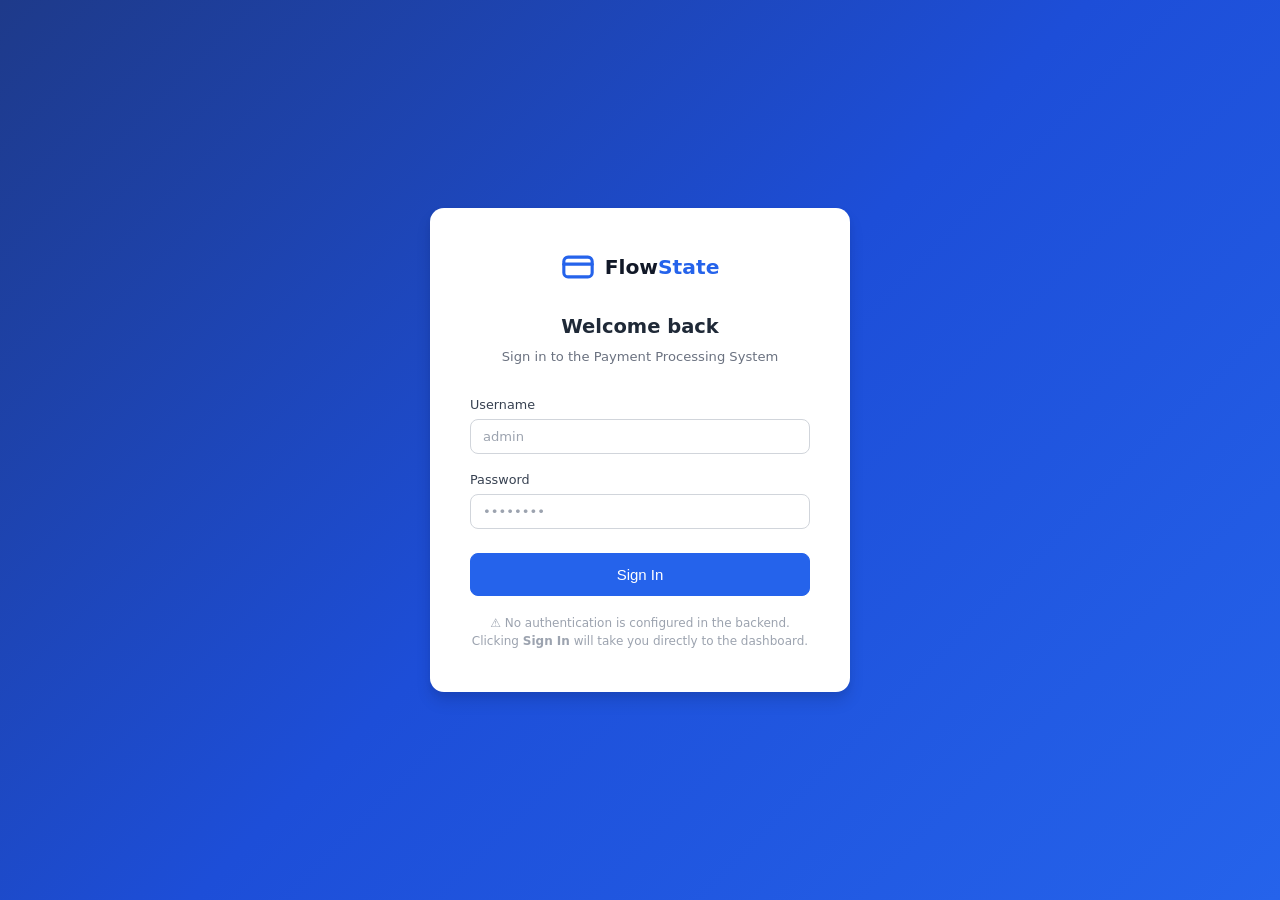
==== src/main/resources/static/index.html @ d07f3e3a "changed the frontend folder" ====
<!DOCTYPE html>
<html lang="en">
<head>
  <meta charset="UTF-8" />
  <meta name="viewport" content="width=device-width, initial-scale=1.0" />
  <title>Login — FlowState</title>
  <link rel="stylesheet" href="css/style.css" />
</head>
<body>

<div class="login-page">
  <div class="login-card">

    <div class="login-logo">
      <!-- Logo icon -->
      <svg width="34" height="34" viewBox="0 0 24 24" fill="none" stroke="#2563eb" stroke-width="2.2" stroke-linecap="round" stroke-linejoin="round">
        <rect x="2" y="5" width="20" height="14" rx="3"/>
        <path d="M2 10h20"/>
      </svg>
      <div class="brand">Flow<span>State</span></div>
    </div>

    <h2>Welcome back</h2>
    <p class="sub">Sign in to the Payment Processing System</p>

    <div id="login-alert"></div>

    <form id="login-form" novalidate>
      <div class="form-group">
        <label for="username">Username</label>
        <input type="text" id="username" placeholder="admin" autocomplete="username" required />
      </div>
      <div class="form-group">
        <label for="password">Password</label>
        <input type="password" id="password" placeholder="••••••••" autocomplete="current-password" required />
      </div>
      <button type="submit" class="btn btn-primary btn-full btn-lg" style="margin-top:8px" id="login-btn">
        Sign In
      </button>
    </form>

    <p class="login-note">
      ⚠️ No authentication is configured in the backend.<br>
      Clicking <strong>Sign In</strong> will take you directly to the dashboard.
    </p>

  </div>
</div>

<script src="js/api.js"></script>
<script src="js/app.js"></script>
<script>
  /**
   * Login page logic.
   *
   * The current Spring Boot backend does NOT implement authentication.
   * We attempt a lightweight connectivity check (GET /account/) to verify
   * the server is reachable, then redirect to dashboard.html.
   */
  document.getElementById('login-form').addEventListener('submit', async (e) => {
    e.preventDefault();

    const alertBox = document.getElementById('login-alert');
    const btn = document.getElementById('login-btn');
    alertBox.innerHTML = '';
    btn.disabled = true;
    btn.textContent = 'Connecting…';

    try {
      // Connectivity check — if the server is offline this will throw.
      await getAllAccounts();
    } catch (err) {
      if (err.type === 'network') {
        alertBox.innerHTML = `<div class="alert alert-danger">${escapeHtml(err.message)}</div>`;
        btn.disabled = false;
        btn.textContent = 'Sign In';
        return;
      }
      // Any HTTP error still means the server is up — proceed.
    }

    // Store a simple session flag (no real auth in this backend).
    sessionStorage.setItem('fs_logged_in', '1');
    window.location.href = 'dashboard.html';
  });
</script>
</body>
</html>
---- src/main/resources/static/css/style.css ----
/* ============================================================
   FlowState Payment Processing System — Global Stylesheet
   ============================================================ */

/* ── Reset & Base ─────────────────────────────────────────── */
*, *::before, *::after { box-sizing: border-box; margin: 0; padding: 0; }

:root {
  --primary:       #2563eb;
  --primary-dark:  #1d4ed8;
  --primary-light: #dbeafe;
  --success:       #16a34a;
  --success-light: #dcfce7;
  --danger:        #dc2626;
  --danger-light:  #fee2e2;
  --warning:       #d97706;
  --warning-light: #fef3c7;
  --info:          #0891b2;
  --info-light:    #cffafe;
  --gray-50:       #f9fafb;
  --gray-100:      #f3f4f6;
  --gray-200:      #e5e7eb;
  --gray-300:      #d1d5db;
  --gray-400:      #9ca3af;
  --gray-500:      #6b7280;
  --gray-600:      #4b5563;
  --gray-700:      #374151;
  --gray-800:      #1f2937;
  --gray-900:      #111827;
  --sidebar-w:     240px;
  --header-h:      64px;
  --radius:        8px;
  --shadow-sm:     0 1px 2px rgba(0,0,0,.05);
  --shadow:        0 1px 3px rgba(0,0,0,.1), 0 1px 2px rgba(0,0,0,.06);
  --shadow-md:     0 4px 6px rgba(0,0,0,.07), 0 2px 4px rgba(0,0,0,.06);
  --shadow-lg:     0 10px 15px rgba(0,0,0,.1), 0 4px 6px rgba(0,0,0,.05);
  --font:          'Inter', system-ui, -apple-system, sans-serif;
}

html { font-size: 15px; }
body { font-family: var(--font); background: var(--gray-50); color: var(--gray-800); line-height: 1.5; min-height: 100vh; }

a { color: var(--primary); text-decoration: none; }
a:hover { text-decoration: underline; }

/* ── App Shell ────────────────────────────────────────────── */
.app-shell { display: flex; min-height: 100vh; }

/* ── Sidebar ──────────────────────────────────────────────── */
.sidebar {
  width: var(--sidebar-w);
  background: var(--gray-900);
  display: flex; flex-direction: column;
  position: fixed; top: 0; left: 0; height: 100vh;
  z-index: 100;
  transition: transform .25s ease;
}

.sidebar-logo {
  display: flex; align-items: center; gap: 10px;
  padding: 20px 20px 16px;
  border-bottom: 1px solid var(--gray-700);
}
.sidebar-logo svg { flex-shrink: 0; }
.sidebar-logo .brand { font-size: 1rem; font-weight: 700; color: #fff; line-height: 1.2; }
.sidebar-logo .brand span { color: var(--primary); }

.sidebar-nav { flex: 1; overflow-y: auto; padding: 12px 0; }
.nav-section { padding: 8px 16px 4px; font-size: .7rem; font-weight: 600; color: var(--gray-500); text-transform: uppercase; letter-spacing: .08em; }
.nav-item {
  display: flex; align-items: center; gap: 10px;
  padding: 9px 20px; margin: 2px 8px;
  border-radius: var(--radius);
  color: var(--gray-300); font-size: .875rem; font-weight: 500;
  cursor: pointer; transition: background .15s, color .15s;
}
.nav-item:hover { background: var(--gray-700); color: #fff; text-decoration: none; }
.nav-item.active { background: var(--primary); color: #fff; }
.nav-item svg { flex-shrink: 0; opacity: .85; }

.sidebar-footer {
  padding: 16px;
  border-top: 1px solid var(--gray-700);
  font-size: .8rem; color: var(--gray-500);
  text-align: center;
}

/* ── Main Content ─────────────────────────────────────────── */
.main-content { margin-left: var(--sidebar-w); flex: 1; display: flex; flex-direction: column; min-height: 100vh; }

/* ── Top Bar ──────────────────────────────────────────────── */
.topbar {
  height: var(--header-h);
  background: #fff; border-bottom: 1px solid var(--gray-200);
  display: flex; align-items: center; justify-content: space-between;
  padding: 0 28px; position: sticky; top: 0; z-index: 50;
  box-shadow: var(--shadow-sm);
}
.topbar-title { font-size: 1.1rem; font-weight: 600; color: var(--gray-800); }
.topbar-actions { display: flex; align-items: center; gap: 12px; }
.topbar-badge {
  display: flex; align-items: center; gap: 6px;
  background: var(--gray-100); border-radius: 20px;
  padding: 5px 12px; font-size: .8rem; color: var(--gray-600);
}
.status-dot { width: 8px; height: 8px; border-radius: 50%; background: var(--success); }

/* ── Page Body ────────────────────────────────────────────── */
.page-body { flex: 1; padding: 28px; }
.page-header { margin-bottom: 24px; }
.page-header h1 { font-size: 1.4rem; font-weight: 700; color: var(--gray-900); }
.page-header p  { margin-top: 4px; color: var(--gray-500); font-size: .875rem; }

/* ── Cards ────────────────────────────────────────────────── */
.card {
  background: #fff; border-radius: var(--radius);
  box-shadow: var(--shadow); border: 1px solid var(--gray-200);
  padding: 22px;
}

/* ── Stat Cards Grid ──────────────────────────────────────── */
.stats-grid { display: grid; grid-template-columns: repeat(auto-fill, minmax(200px, 1fr)); gap: 18px; margin-bottom: 28px; }

.stat-card {
  background: #fff; border-radius: var(--radius);
  border: 1px solid var(--gray-200); box-shadow: var(--shadow);
  padding: 20px; display: flex; align-items: flex-start; gap: 14px;
}
.stat-icon {
  width: 44px; height: 44px; border-radius: 10px;
  display: flex; align-items: center; justify-content: center; flex-shrink: 0;
}
.stat-icon.blue   { background: var(--primary-light); color: var(--primary); }
.stat-icon.green  { background: var(--success-light); color: var(--success); }
.stat-icon.red    { background: var(--danger-light);  color: var(--danger); }
.stat-icon.yellow { background: var(--warning-light); color: var(--warning); }
.stat-icon.cyan   { background: var(--info-light);    color: var(--info); }

.stat-info { flex: 1; }
.stat-label { font-size: .75rem; font-weight: 500; color: var(--gray-500); text-transform: uppercase; letter-spacing: .04em; }
.stat-value { font-size: 1.6rem; font-weight: 700; color: var(--gray-900); margin-top: 4px; line-height: 1; }
.stat-sub   { font-size: .75rem; color: var(--gray-400); margin-top: 4px; }

/* ── Table ────────────────────────────────────────────────── */
.table-wrapper { overflow-x: auto; }
table { width: 100%; border-collapse: collapse; font-size: .875rem; }
thead th { padding: 10px 14px; text-align: left; font-size: .75rem; font-weight: 600; color: var(--gray-500); text-transform: uppercase; letter-spacing: .05em; background: var(--gray-50); border-bottom: 1px solid var(--gray-200); }
tbody td { padding: 12px 14px; border-bottom: 1px solid var(--gray-100); color: var(--gray-700); }
tbody tr:last-child td { border-bottom: none; }
tbody tr:hover td { background: var(--gray-50); }

/* ── Status Badges ────────────────────────────────────────── */
.badge {
  display: inline-flex; align-items: center; gap: 5px;
  padding: 2px 10px; border-radius: 99px;
  font-size: .75rem; font-weight: 600; letter-spacing: .02em;
}
.badge::before { content: ''; width: 6px; height: 6px; border-radius: 50%; background: currentColor; }
.badge-active    { background: var(--success-light); color: var(--success); }
.badge-inactive  { background: var(--gray-100);       color: var(--gray-500); }
.badge-blocked   { background: var(--danger-light);   color: var(--danger); }
.badge-completed { background: var(--success-light);  color: var(--success); }
.badge-failed    { background: var(--danger-light);   color: var(--danger); }
.badge-created   { background: var(--info-light);     color: var(--info); }
.badge-validated { background: var(--primary-light);  color: var(--primary); }
.badge-sent      { background: var(--warning-light);  color: var(--warning); }
.badge-cancelled { background: var(--gray-100);       color: var(--gray-500); }

/* ── Buttons ──────────────────────────────────────────────── */
.btn {
  display: inline-flex; align-items: center; gap: 6px;
  padding: 9px 18px; border-radius: var(--radius);
  font-size: .875rem; font-weight: 500; cursor: pointer;
  border: 1px solid transparent; transition: background .15s, box-shadow .15s, opacity .15s;
  text-decoration: none;
}
.btn:hover { text-decoration: none; }
.btn:disabled { opacity: .55; cursor: not-allowed; }
.btn-primary   { background: var(--primary);  color: #fff; border-color: var(--primary); }
.btn-primary:hover   { background: var(--primary-dark); border-color: var(--primary-dark); }
.btn-secondary { background: #fff; color: var(--gray-700); border-color: var(--gray-300); }
.btn-secondary:hover { background: var(--gray-50); }
.btn-danger    { background: var(--danger);   color: #fff; border-color: var(--danger); }
.btn-danger:hover    { background: #b91c1c; }
.btn-sm  { padding: 5px 12px; font-size: .8rem; }
.btn-lg  { padding: 12px 24px; font-size: 1rem; }
.btn-full{ width: 100%; justify-content: center; }

/* ── Forms ────────────────────────────────────────────────── */
.form-grid { display: grid; grid-template-columns: 1fr 1fr; gap: 18px; }
@media (max-width: 640px) { .form-grid { grid-template-columns: 1fr; } }
.form-group { display: flex; flex-direction: column; gap: 5px; }
.form-group.full { grid-column: 1/-1; }
label { font-size: .85rem; font-weight: 500; color: var(--gray-700); }
input, select, textarea {
  padding: 9px 12px; border-radius: var(--radius);
  border: 1px solid var(--gray-300); font-size: .875rem; font-family: var(--font);
  background: #fff; color: var(--gray-800); transition: border-color .15s, box-shadow .15s;
  width: 100%;
}
input:focus, select:focus, textarea:focus {
  outline: none; border-color: var(--primary);
  box-shadow: 0 0 0 3px rgba(37,99,235,.12);
}
input::placeholder, textarea::placeholder { color: var(--gray-400); }
.form-hint { font-size: .78rem; color: var(--gray-400); }
.form-actions { display: flex; gap: 10px; margin-top: 6px; }

/* ── Detail View ──────────────────────────────────────────── */
.detail-grid { display: grid; grid-template-columns: 1fr 1fr; gap: 0; }
@media (max-width: 640px) { .detail-grid { grid-template-columns: 1fr; } }
.detail-row { padding: 12px 0; border-bottom: 1px solid var(--gray-100); display: grid; grid-template-columns: 180px 1fr; gap: 12px; }
.detail-row:last-child { border-bottom: none; }
.detail-label { font-size: .8rem; font-weight: 600; color: var(--gray-500); text-transform: uppercase; letter-spacing: .04em; align-self: center; }
.detail-value { color: var(--gray-800); font-size: .9rem; word-break: break-all; }

/* ── Notifications / Alerts ───────────────────────────────── */
.alert {
  display: flex; align-items: flex-start; gap: 10px;
  padding: 14px 16px; border-radius: var(--radius);
  font-size: .875rem; margin-bottom: 20px; border: 1px solid transparent;
}
.alert-success { background: var(--success-light); color: #14532d; border-color: #86efac; }
.alert-danger   { background: var(--danger-light);  color: #7f1d1d; border-color: #fca5a5; }
.alert-warning  { background: var(--warning-light); color: #78350f; border-color: #fcd34d; }
.alert-info     { background: var(--info-light);    color: #164e63; border-color: #67e8f9; }
.alert svg { flex-shrink: 0; margin-top: 1px; }
.alert-close { margin-left: auto; background: none; border: none; cursor: pointer; color: inherit; opacity: .6; font-size: 1rem; padding: 0 2px; }

/* ── Toast ────────────────────────────────────────────────── */
#toast-container {
  position: fixed; bottom: 24px; right: 24px; z-index: 9999;
  display: flex; flex-direction: column; gap: 10px;
}
.toast {
  min-width: 280px; max-width: 380px;
  background: var(--gray-900); color: #fff;
  padding: 12px 18px; border-radius: var(--radius);
  box-shadow: var(--shadow-lg); font-size: .875rem;
  display: flex; align-items: center; gap: 10px;
  animation: slideInUp .25s ease;
}
.toast.success { border-left: 4px solid var(--success); }
.toast.error   { border-left: 4px solid var(--danger); }
.toast.info    { border-left: 4px solid var(--primary); }
@keyframes slideInUp { from { transform: translateY(20px); opacity: 0; } to { transform: translateY(0); opacity: 1; } }

/* ── Loading Spinner ──────────────────────────────────────── */
.spinner-wrap { display: flex; align-items: center; justify-content: center; padding: 48px; }
.spinner {
  width: 36px; height: 36px; border-radius: 50%;
  border: 3px solid var(--gray-200);
  border-top-color: var(--primary);
  animation: spin .7s linear infinite;
}
@keyframes spin { to { transform: rotate(360deg); } }

/* ── Empty State ──────────────────────────────────────────── */
.empty-state {
  text-align: center; padding: 60px 20px; color: var(--gray-400);
}
.empty-state svg { margin-bottom: 14px; opacity: .4; }
.empty-state h3  { font-size: 1rem; color: var(--gray-500); margin-bottom: 6px; }
.empty-state p   { font-size: .875rem; }

/* ── Section Header ───────────────────────────────────────── */
.section-header { display: flex; align-items: center; justify-content: space-between; margin-bottom: 16px; }
.section-header h2 { font-size: 1rem; font-weight: 600; color: var(--gray-800); }

/* ── Search / Filter Bar ──────────────────────────────────── */
.filter-bar { display: flex; gap: 10px; margin-bottom: 18px; flex-wrap: wrap; }
.filter-bar input, .filter-bar select { max-width: 220px; }

/* ── Breadcrumb ───────────────────────────────────────────── */
.breadcrumb { display: flex; align-items: center; gap: 6px; font-size: .82rem; color: var(--gray-400); margin-bottom: 18px; }
.breadcrumb a { color: var(--gray-400); }
.breadcrumb a:hover { color: var(--primary); text-decoration: none; }
.breadcrumb .sep { color: var(--gray-300); }
.breadcrumb .current { color: var(--gray-700); font-weight: 500; }

/* ── Login Page ───────────────────────────────────────────── */
.login-page {
  min-height: 100vh; display: flex; align-items: center; justify-content: center;
  background: linear-gradient(135deg, #1e3a8a 0%, #1d4ed8 50%, #2563eb 100%);
}
.login-card {
  background: #fff; border-radius: 14px; box-shadow: var(--shadow-lg);
  padding: 42px 40px; width: 100%; max-width: 420px;
}
.login-logo { display: flex; align-items: center; gap: 10px; justify-content: center; margin-bottom: 28px; }
.login-logo .brand { font-size: 1.35rem; font-weight: 800; color: var(--gray-900); }
.login-logo .brand span { color: var(--primary); }
.login-card h2 { font-size: 1.3rem; font-weight: 700; margin-bottom: 6px; text-align: center; }
.login-card p.sub { text-align: center; color: var(--gray-500); font-size: .875rem; margin-bottom: 28px; }
.login-card .form-group { margin-bottom: 16px; }
.login-note { text-align: center; font-size: .8rem; color: var(--gray-400); margin-top: 18px; }

/* ── Result / Success Page ────────────────────────────────── */
.result-card {
  max-width: 560px; margin: 0 auto;
}
.result-icon {
  width: 60px; height: 60px; border-radius: 50%;
  display: flex; align-items: center; justify-content: center;
  margin: 0 auto 18px; font-size: 1.8rem;
}
.result-icon.success { background: var(--success-light); color: var(--success); }
.result-icon.error   { background: var(--danger-light);  color: var(--danger); }

/* ── Responsive ───────────────────────────────────────────── */
@media (max-width: 768px) {
  .sidebar { transform: translateX(-100%); }
  .sidebar.open { transform: translateX(0); }
  .main-content { margin-left: 0; }
  .stats-grid { grid-template-columns: 1fr 1fr; }
}
@media (max-width: 480px) {
  .stats-grid { grid-template-columns: 1fr; }
  .page-body { padding: 16px; }
}
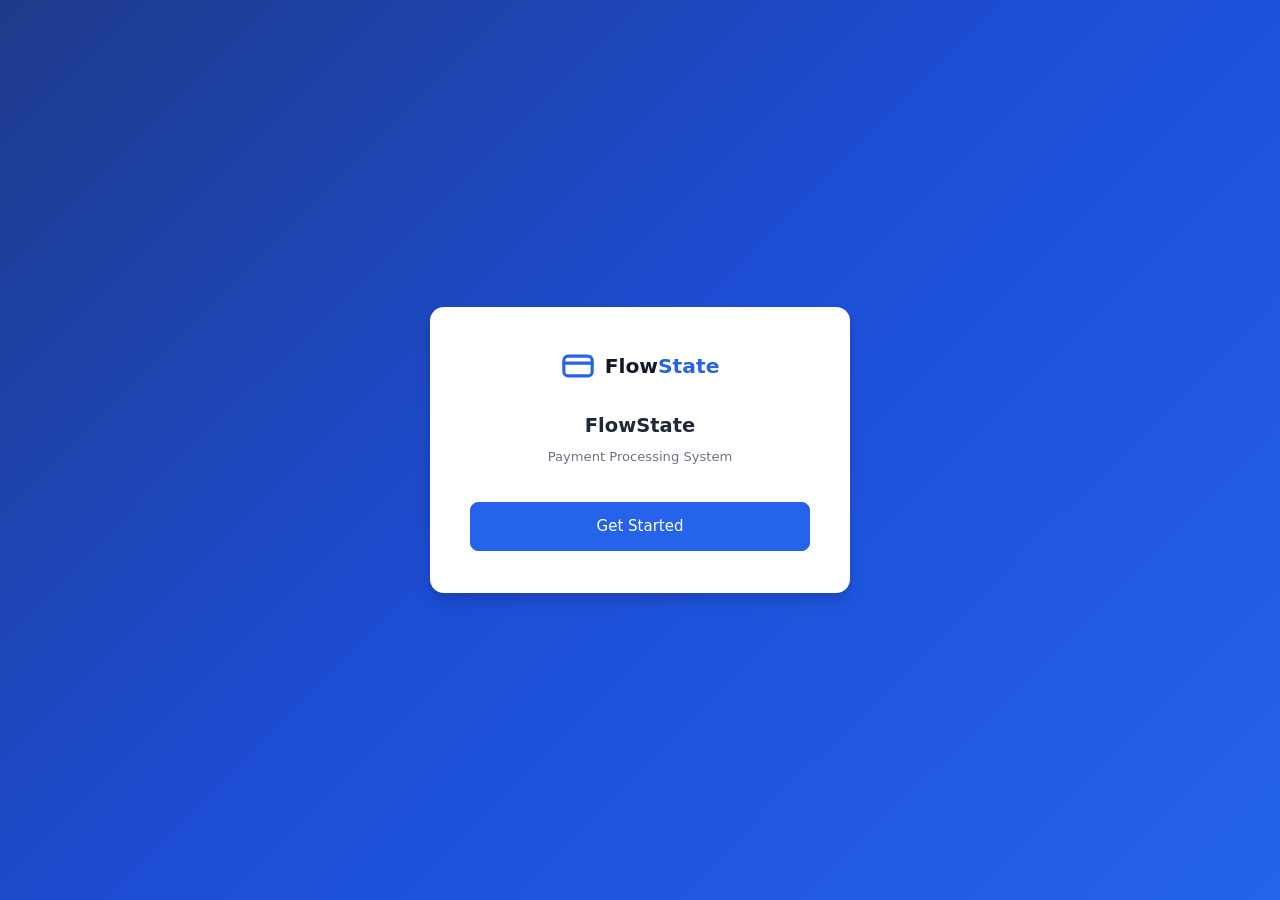
==== commit 3b17036d: "updation on login page" ====
--- a/src/main/resources/static/index.html
+++ b/src/main/resources/static/index.html
@@ -3,7 +3,7 @@
 <head>
   <meta charset="UTF-8" />
   <meta name="viewport" content="width=device-width, initial-scale=1.0" />
-  <title>Login — FlowState</title>
+  <title>FlowState</title>
   <link rel="stylesheet" href="css/style.css" />
 </head>
 <body>
@@ -20,70 +20,13 @@
       <div class="brand">Flow<span>State</span></div>
     </div>
 
-    <h2>Welcome back</h2>
-    <p class="sub">Sign in to the Payment Processing System</p>
-
-    <div id="login-alert"></div>
-
-    <form id="login-form" novalidate>
-      <div class="form-group">
-        <label for="username">Username</label>
-        <input type="text" id="username" placeholder="admin" autocomplete="username" required />
-      </div>
-      <div class="form-group">
-        <label for="password">Password</label>
-        <input type="password" id="password" placeholder="••••••••" autocomplete="current-password" required />
-      </div>
-      <button type="submit" class="btn btn-primary btn-full btn-lg" style="margin-top:8px" id="login-btn">
-        Sign In
-      </button>
-    </form>
-
-    <p class="login-note">
-      ⚠️ No authentication is configured in the backend.<br>
-      Clicking <strong>Sign In</strong> will take you directly to the dashboard.
-    </p>
+    <h2>FlowState</h2>
+    <p class="sub">Payment Processing System</p>
+    <a href="dashboard.html" class="btn btn-primary btn-full btn-lg" style="margin-top:8px">Get Started</a>
 
   </div>
 </div>
 
-<script src="js/api.js"></script>
 <script src="js/app.js"></script>
-<script>
-  /**
-   * Login page logic.
-   *
-   * The current Spring Boot backend does NOT implement authentication.
-   * We attempt a lightweight connectivity check (GET /account/) to verify
-   * the server is reachable, then redirect to dashboard.html.
-   */
-  document.getElementById('login-form').addEventListener('submit', async (e) => {
-    e.preventDefault();
-
-    const alertBox = document.getElementById('login-alert');
-    const btn = document.getElementById('login-btn');
-    alertBox.innerHTML = '';
-    btn.disabled = true;
-    btn.textContent = 'Connecting…';
-
-    try {
-      // Connectivity check — if the server is offline this will throw.
-      await getAllAccounts();
-    } catch (err) {
-      if (err.type === 'network') {
-        alertBox.innerHTML = `<div class="alert alert-danger">${escapeHtml(err.message)}</div>`;
-        btn.disabled = false;
-        btn.textContent = 'Sign In';
-        return;
-      }
-      // Any HTTP error still means the server is up — proceed.
-    }
-
-    // Store a simple session flag (no real auth in this backend).
-    sessionStorage.setItem('fs_logged_in', '1');
-    window.location.href = 'dashboard.html';
-  });
-</script>
 </body>
 </html>
-
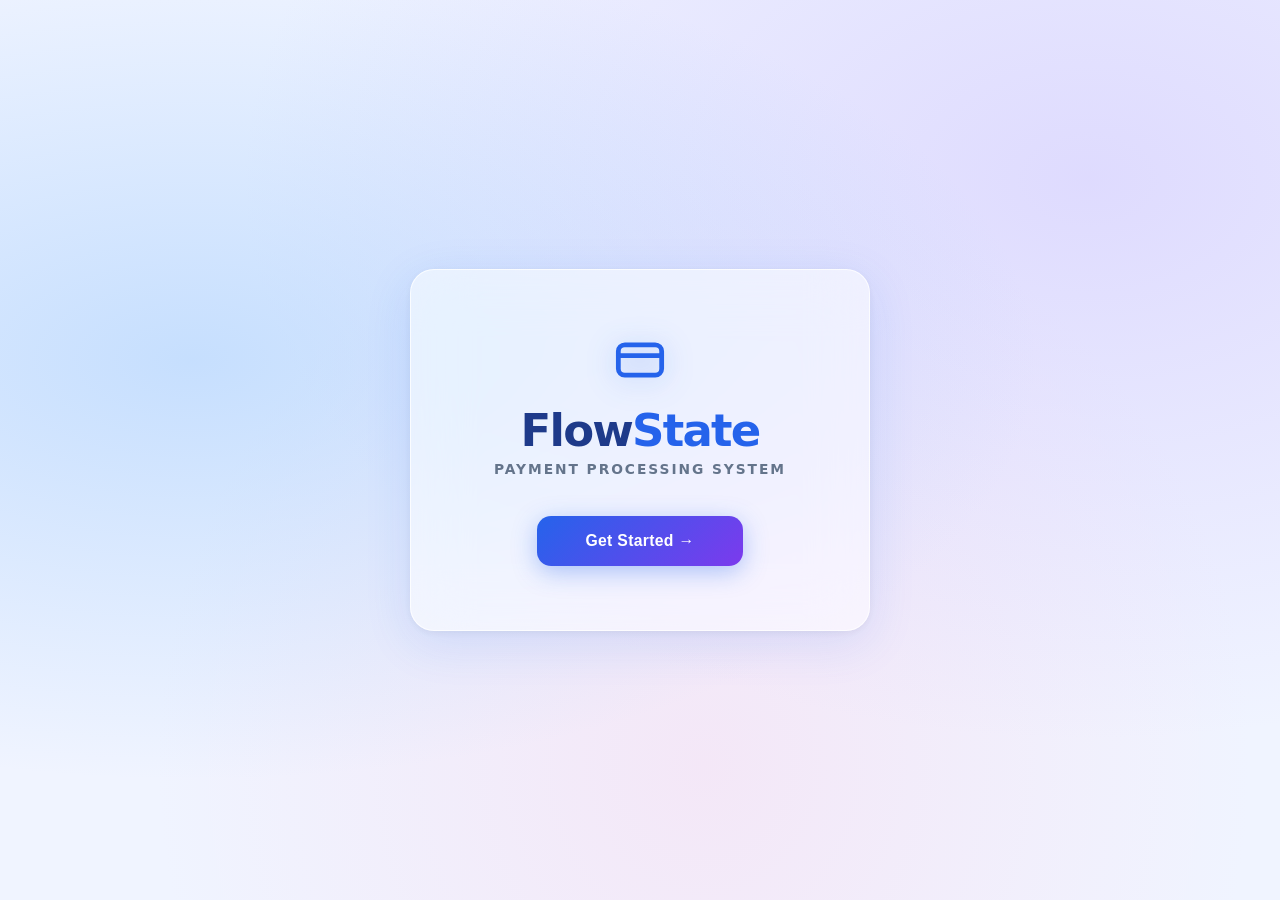
==== commit 733f3a03: "Fixedlanding page" ====
--- a/src/main/resources/static/index.html
+++ b/src/main/resources/static/index.html
@@ -3,30 +3,126 @@
 <head>
   <meta charset="UTF-8" />
   <meta name="viewport" content="width=device-width, initial-scale=1.0" />
-  <title>FlowState</title>
+  <title>FlowState — Payment Processing</title>
   <link rel="stylesheet" href="css/style.css" />
+  <style>
+    body { margin: 0; padding: 0; }
+
+    .landing-page {
+      min-height: 100vh;
+      display: flex;
+      align-items: center;
+      justify-content: center;
+      background: #f0f4ff;
+      position: relative;
+      overflow: hidden;
+    }
+
+    /* soft pastel blobs in the background */
+    .landing-page::before {
+      content: '';
+      position: absolute;
+      inset: 0;
+      background:
+        radial-gradient(ellipse at 15% 40%, rgba(147, 197, 253, 0.45) 0%, transparent 55%),
+        radial-gradient(ellipse at 85% 20%, rgba(196, 181, 253, 0.4)  0%, transparent 55%),
+        radial-gradient(ellipse at 55% 85%, rgba(251, 207, 232, 0.35) 0%, transparent 55%);
+      pointer-events: none;
+    }
+
+    .landing-glass-card {
+      position: relative;
+      z-index: 1;
+      text-align: center;
+      background: rgba(255, 255, 255, 0.55);
+      backdrop-filter: blur(28px) saturate(160%);
+      -webkit-backdrop-filter: blur(28px) saturate(160%);
+      border: 1px solid rgba(255, 255, 255, 0.75);
+      border-radius: 24px;
+      box-shadow: 0 12px 48px rgba(37, 99, 235, 0.12), 0 2px 8px rgba(0,0,0,0.06);
+      padding: 64px 56px;
+      width: 100%;
+      max-width: 460px;
+    }
+
+    .landing-icon {
+      display: flex;
+      justify-content: center;
+      margin-bottom: 22px;
+    }
+
+    .landing-icon svg {
+      filter: drop-shadow(0 4px 14px rgba(37, 99, 235, 0.3));
+    }
+
+    .landing-company {
+      font-size: 3rem;
+      font-weight: 900;
+      letter-spacing: -0.04em;
+      color: #1e3a8a;
+      margin: 0 0 6px;
+      line-height: 1;
+    }
+
+    .landing-company span {
+      color: #2563eb;
+    }
+
+    .landing-tagline {
+      font-size: 0.92rem;
+      font-weight: 600;
+      text-transform: uppercase;
+      letter-spacing: 0.14em;
+      color: #64748b;
+      margin-bottom: 36px;
+    }
+
+    .gs-btn {
+      display: inline-block;
+      background: linear-gradient(135deg, #2563eb 0%, #7c3aed 100%);
+      color: #fff !important;
+      font-size: 1.05rem;
+      font-weight: 700;
+      padding: 16px 48px;
+      border-radius: 14px;
+      border: none;
+      cursor: pointer;
+      box-shadow: 0 6px 24px rgba(37, 99, 235, 0.35);
+      transition: transform 0.15s, box-shadow 0.15s;
+      letter-spacing: 0.02em;
+    }
+
+    .gs-btn:hover {
+      transform: translateY(-3px);
+      box-shadow: 0 10px 32px rgba(37, 99, 235, 0.42);
+    }
+  </style>
 </head>
 <body>
 
-<div class="login-page">
-  <div class="login-card">
+<div class="landing-page">
+  <div class="landing-glass-card">
 
-    <div class="login-logo">
-      <!-- Logo icon -->
-      <svg width="34" height="34" viewBox="0 0 24 24" fill="none" stroke="#2563eb" stroke-width="2.2" stroke-linecap="round" stroke-linejoin="round">
+    <div class="landing-icon">
+      <svg width="52" height="52" viewBox="0 0 24 24" fill="none" stroke="#2563eb" stroke-width="2.2" stroke-linecap="round" stroke-linejoin="round">
         <rect x="2" y="5" width="20" height="14" rx="3"/>
         <path d="M2 10h20"/>
       </svg>
-      <div class="brand">Flow<span>State</span></div>
     </div>
 
-    <h2>FlowState</h2>
-    <p class="sub">Payment Processing System</p>
-    <a href="dashboard.html" class="btn btn-primary btn-full btn-lg" style="margin-top:8px">Get Started</a>
+    <h1 class="landing-company">Flow<span>State</span></h1>
+    <p class="landing-tagline">Payment Processing System</p>
+
+    <button class="gs-btn" id="get-started-btn">Get Started →</button>
 
   </div>
 </div>
 
-<script src="js/app.js"></script>
+<script>
+  document.getElementById('get-started-btn').addEventListener('click', () => {
+    window.location.href = 'dashboard.html';
+  });
+</script>
 </body>
 </html>
+
--- a/src/main/resources/static/css/style.css
+++ b/src/main/resources/static/css/style.css
@@ -278,22 +278,60 @@
 .breadcrumb .sep { color: var(--gray-300); }
 .breadcrumb .current { color: var(--gray-700); font-weight: 500; }
 
-/* ── Login Page ───────────────────────────────────────────── */
+/* ── Login / Landing Page ─────────────────────────────────── */
 .login-page {
   min-height: 100vh; display: flex; align-items: center; justify-content: center;
-  background: linear-gradient(135deg, #1e3a8a 0%, #1d4ed8 50%, #2563eb 100%);
+  background: linear-gradient(135deg, #1e3a8a 0%, #2563eb 40%, #7c3aed 75%, #db2777 100%);
+  position: relative; overflow: hidden;
+}
+.login-page::before {
+  content: ''; position: absolute; inset: 0;
+  background: radial-gradient(ellipse at 20% 50%, rgba(120,180,255,0.25) 0%, transparent 60%),
+              radial-gradient(ellipse at 80% 20%, rgba(200,100,255,0.2) 0%, transparent 55%),
+              radial-gradient(ellipse at 60% 80%, rgba(255,100,150,0.15) 0%, transparent 55%);
+  pointer-events: none;
 }
 .login-card {
-  background: #fff; border-radius: 14px; box-shadow: var(--shadow-lg);
-  padding: 42px 40px; width: 100%; max-width: 420px;
-}
+  background: rgba(255, 255, 255, 0.18);
+  backdrop-filter: blur(24px) saturate(180%);
+  -webkit-backdrop-filter: blur(24px) saturate(180%);
+  border-radius: 20px;
+  box-shadow: 0 16px 48px rgba(0, 0, 0, 0.25), inset 0 1px 0 rgba(255,255,255,0.4);
+  padding: 52px 48px; width: 100%; max-width: 460px;
+  border: 1px solid rgba(255, 255, 255, 0.35);
+  position: relative; z-index: 1;
+}
+/* Landing-card overrides */
+.landing-card { text-align: center; }
+.landing-logo { display: flex; justify-content: center; margin-bottom: 20px; }
+.landing-logo svg { filter: drop-shadow(0 4px 12px rgba(37,99,235,0.4)); }
+.landing-title {
+  font-size: 2.8rem; font-weight: 900; letter-spacing: -0.03em;
+  color: #fff; margin-bottom: 8px;
+}
+.landing-title span { color: #93c5fd; }
+.landing-sub {
+  font-size: 1rem; font-weight: 600; text-transform: uppercase; letter-spacing: .12em;
+  color: rgba(255,255,255,0.75); margin-bottom: 18px;
+}
+.landing-desc {
+  font-size: .92rem; color: rgba(255,255,255,0.8); line-height: 1.65;
+  margin-bottom: 36px;
+}
+.landing-btn {
+  background: #fff !important; color: #2563eb !important;
+  font-weight: 700; font-size: 1rem; border-radius: 12px;
+  box-shadow: 0 4px 20px rgba(0,0,0,0.18);
+  transition: transform .15s, box-shadow .15s;
+}
+.landing-btn:hover { transform: translateY(-2px); box-shadow: 0 8px 28px rgba(0,0,0,0.22); }
 .login-logo { display: flex; align-items: center; gap: 10px; justify-content: center; margin-bottom: 28px; }
-.login-logo .brand { font-size: 1.35rem; font-weight: 800; color: var(--gray-900); }
+.login-logo .brand { font-size: 1.35rem; font-weight: 800; color: #1e293b; }
 .login-logo .brand span { color: var(--primary); }
-.login-card h2 { font-size: 1.3rem; font-weight: 700; margin-bottom: 6px; text-align: center; }
-.login-card p.sub { text-align: center; color: var(--gray-500); font-size: .875rem; margin-bottom: 28px; }
+.login-card h2 { font-size: 1.3rem; font-weight: 700; margin-bottom: 6px; text-align: center; color: #1e293b; }
+.login-card p.sub { text-align: center; color: #3f4a56; font-size: .875rem; margin-bottom: 28px; }
 .login-card .form-group { margin-bottom: 16px; }
-.login-note { text-align: center; font-size: .8rem; color: var(--gray-400); margin-top: 18px; }
+.login-note { text-align: center; font-size: .8rem; color: #5a6a7a; margin-top: 18px; }
 
 /* ── Result / Success Page ────────────────────────────────── */
 .result-card {
@@ -318,4 +356,3 @@
   .stats-grid { grid-template-columns: 1fr; }
   .page-body { padding: 16px; }
 }
-
